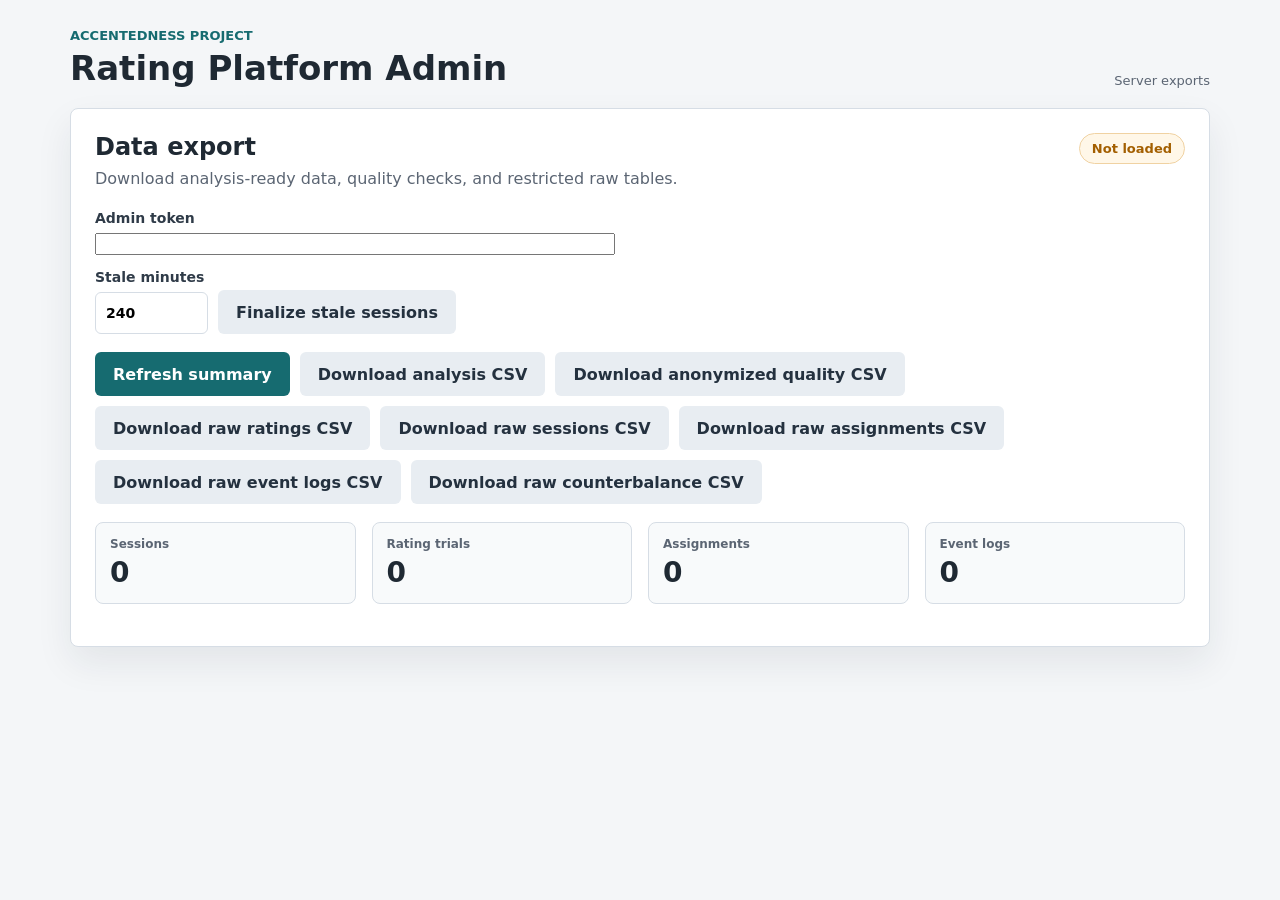
==== admin/index.html @ ff946706 "Initialize Cloudflare rating platform" ====
<!DOCTYPE html>
<html lang="en">
  <head>
    <meta charset="UTF-8" />
    <meta name="viewport" content="width=device-width, initial-scale=1.0" />
    <title>Rating Platform Admin</title>
    <link rel="stylesheet" href="../styles.css" />
  </head>
  <body>
    <main class="app-shell">
      <header class="header">
        <div>
          <p class="eyebrow">Accentedness project</p>
          <h1>Rating Platform Admin</h1>
        </div>
        <div class="version">Server exports</div>
      </header>

      <section class="panel">
        <div class="panel-heading">
          <div>
            <h2>Data export</h2>
            <p>Download analysis-ready data, quality checks, and restricted raw tables.</p>
          </div>
          <div class="setup-status" id="admin-status">Not loaded</div>
        </div>

        <label class="admin-token">
          Admin token
          <input id="admin-token" type="password" autocomplete="off" />
        </label>

        <div class="admin-maintenance">
          <label>
            Stale minutes
            <input id="stale-minutes" type="number" min="1" max="10080" value="240" />
          </label>
          <button id="finalize-stale-btn" class="secondary">Finalize stale sessions</button>
        </div>

        <div class="admin-actions">
          <button id="refresh-btn">Refresh summary</button>
          <button id="analysis-btn" class="secondary">Download analysis CSV</button>
          <button id="quality-btn" class="secondary">Download anonymized quality CSV</button>
          <button id="ratings-btn" class="secondary">Download raw ratings CSV</button>
          <button id="sessions-btn" class="secondary">Download raw sessions CSV</button>
          <button id="assignments-btn" class="secondary">Download raw assignments CSV</button>
          <button id="events-btn" class="secondary">Download raw event logs CSV</button>
          <button id="counterbalance-btn" class="secondary">Download raw counterbalance CSV</button>
        </div>

        <div class="admin-grid">
          <div class="admin-card">
            <span>Sessions</span>
            <strong id="count-sessions">0</strong>
          </div>
          <div class="admin-card">
            <span>Rating trials</span>
            <strong id="count-trials">0</strong>
          </div>
          <div class="admin-card">
            <span>Assignments</span>
            <strong id="count-assignments">0</strong>
          </div>
          <div class="admin-card">
            <span>Event logs</span>
            <strong id="count-events">0</strong>
          </div>
        </div>

        <pre id="admin-log" class="log" aria-live="polite"></pre>
      </section>
    </main>
    <script src="admin.js"></script>
  </body>
</html>
---- styles.css ----
:root {
  color-scheme: light;
  font-family: Inter, ui-sans-serif, system-ui, -apple-system, BlinkMacSystemFont, "Segoe UI", sans-serif;
  background: #f4f6f8;
  color: #1f2933;
  --panel: #ffffff;
  --panel-soft: #f8fafb;
  --ink-muted: #5b6573;
  --line: #d6dde5;
  --accent: #166b70;
  --accent-strong: #0f4f53;
  --amber: #a35f00;
  --green: #247449;
  --shadow: 0 16px 36px rgba(31, 41, 51, 0.08);
}

* {
  box-sizing: border-box;
}

body {
  margin: 0;
  min-height: 100vh;
}

button,
input,
select {
  font: inherit;
}

button {
  border: 0;
  border-radius: 6px;
  background: var(--accent);
  color: white;
  cursor: pointer;
  font-weight: 700;
  min-height: 44px;
  padding: 0 18px;
  transition: background 140ms ease, box-shadow 140ms ease, transform 140ms ease;
}

button:hover:not(:disabled) {
  background: var(--accent-strong);
  box-shadow: 0 8px 20px rgba(22, 107, 112, 0.16);
}

button:disabled {
  cursor: not-allowed;
  opacity: 0.45;
}

button.secondary {
  background: #e8edf2;
  color: #24313f;
}

button.secondary:hover:not(:disabled) {
  background: #d5dee8;
}

input[type="text"],
input[type="number"],
select {
  background: #ffffff;
  border: 1px solid var(--line);
  border-radius: 6px;
  min-height: 42px;
  padding: 8px 10px;
  width: 100%;
}

input[type="number"] {
  appearance: textfield;
}

button:focus-visible,
input:focus-visible,
select:focus-visible,
summary:focus-visible {
  outline: 3px solid rgba(22, 107, 112, 0.25);
  outline-offset: 2px;
}

.app-shell {
  margin: 0 auto;
  max-width: 1180px;
  padding: 28px 20px 56px;
}

.header {
  align-items: end;
  display: flex;
  gap: 24px;
  justify-content: space-between;
  margin-bottom: 20px;
}

.header h1,
.panel h2 {
  letter-spacing: 0;
  margin: 0;
}

.header h1 {
  font-size: 34px;
  line-height: 1.15;
}

.eyebrow {
  color: var(--accent);
  font-size: 13px;
  font-weight: 800;
  letter-spacing: 0;
  margin: 0 0 6px;
  text-transform: uppercase;
}

.version {
  color: var(--ink-muted);
  font-size: 13px;
  white-space: nowrap;
}

.panel {
  background: var(--panel);
  border: 1px solid var(--line);
  border-radius: 8px;
  box-shadow: var(--shadow);
  margin-top: 18px;
  padding: 24px;
}

.panel-heading {
  align-items: start;
  display: flex;
  gap: 20px;
  justify-content: space-between;
  margin-bottom: 22px;
}

.panel-heading p {
  margin: 8px 0 0;
}

.panel-heading p,
.audio-state,
.complete-panel p,
.break-panel p {
  color: var(--ink-muted);
}

.setup-status {
  background: #fff7e8;
  border: 1px solid #f0d2a2;
  border-radius: 999px;
  color: var(--amber);
  font-size: 13px;
  font-weight: 800;
  padding: 7px 12px;
  white-space: nowrap;
}

.setup-status[data-ready="true"] {
  background: #eaf7ef;
  border-color: #bde1cb;
  color: var(--green);
}

.status-grid {
  display: grid;
  gap: 10px;
  grid-template-columns: repeat(4, minmax(0, 1fr));
  margin-bottom: 22px;
}

.status-grid div,
.trial-rail div {
  background: var(--panel-soft);
  border: 1px solid var(--line);
  border-radius: 8px;
  padding: 12px;
}

.status-grid span,
.trial-rail span {
  color: var(--ink-muted);
  display: block;
  font-size: 12px;
  font-weight: 800;
  margin-bottom: 4px;
}

.status-grid strong,
.trial-rail strong {
  color: #24313f;
  display: block;
  font-size: 22px;
  line-height: 1.1;
}

.setup-layout {
  display: grid;
  gap: 20px;
}

.setup-section {
  border-top: 1px solid var(--line);
  padding-top: 18px;
}

.setup-section h3 {
  font-size: 15px;
  margin: 0 0 12px;
}

.form-grid {
  display: grid;
  gap: 16px;
  grid-template-columns: repeat(5, minmax(140px, 1fr));
}

.participant-instructions {
  background: var(--panel-soft);
  border: 1px solid var(--line);
  border-radius: 8px;
  color: #2f3b48;
  line-height: 1.55;
  margin-bottom: 16px;
  padding: 16px;
}

.participant-instructions p {
  margin: 0 0 10px;
}

.participant-instructions p:last-child {
  margin-bottom: 0;
}

.participant-instructions ol {
  margin: 0 0 10px 20px;
  padding: 0;
}

.participant-instructions li {
  margin: 5px 0;
}

.turnstile-widget {
  margin-bottom: 16px;
  min-height: 65px;
}

body.participant-mode .researcher-only {
  display: none !important;
}

body.participant-mode .app-shell {
  max-width: 920px;
}

body.participant-mode .form-grid {
  grid-template-columns: minmax(220px, 360px);
}

body.participant-mode #participant-id-field.hidden {
  display: none !important;
}

body.participant-mode .rating-workspace {
  grid-template-columns: minmax(0, 1fr);
}

body.participant-mode .trial-rail,
body.participant-mode #pause-btn {
  display: none !important;
}

.familiarity-grid {
  display: grid;
  gap: 16px;
  grid-template-columns: repeat(2, minmax(220px, 1fr));
  margin-top: 16px;
}

.familiarity-field {
  background: var(--panel-soft);
  border: 1px solid var(--line);
  border-radius: 8px;
  margin: 0;
  padding: 14px;
}

.familiarity-field legend {
  color: #2f3b48;
  font-size: 14px;
  font-weight: 800;
  padding: 0 4px;
}

.familiarity-options {
  display: grid;
  gap: 8px;
  grid-template-columns: repeat(6, minmax(34px, 1fr));
  margin: 8px 0 10px;
}

.familiarity-options label {
  align-items: center;
  background: #ffffff;
  border: 1px solid var(--line);
  border-radius: 6px;
  cursor: pointer;
  display: flex;
  font-size: 15px;
  font-weight: 800;
  justify-content: center;
  min-height: 40px;
  padding: 6px;
  transition: background 120ms ease, border-color 120ms ease, color 120ms ease;
}

.familiarity-options input {
  height: 1px;
  opacity: 0;
  position: absolute;
  width: 1px;
}

.familiarity-options label:has(input:checked) {
  background: var(--accent);
  border-color: var(--accent);
  color: white;
}

.familiarity-anchors {
  color: var(--ink-muted);
  display: flex;
  font-size: 12px;
  font-weight: 700;
  justify-content: space-between;
  line-height: 1.25;
}

.familiarity-anchors span:last-child {
  text-align: right;
}

label {
  color: #2f3b48;
  display: grid;
  font-size: 14px;
  font-weight: 700;
  gap: 7px;
}

.checkbox-label {
  align-items: center;
  display: flex;
  gap: 9px;
}

.checkbox-label input {
  inline-size: auto;
}

.upload-grid {
  display: grid;
  gap: 16px;
  grid-template-columns: repeat(3, minmax(0, 1fr));
  margin-top: 16px;
}

.remote-card {
  background: #f5f9fa;
  border: 1px solid #c7d8dc;
  border-radius: 8px;
  padding: 16px;
}

.remote-heading,
.participant-actions {
  align-items: center;
  display: flex;
  flex-wrap: wrap;
  gap: 10px;
  justify-content: space-between;
}

.participant-actions {
  justify-content: flex-start;
  margin-top: 12px;
}

.source-option {
  min-height: 44px;
}

.source-summary {
  color: var(--ink-muted);
  font-size: 13px;
  font-weight: 700;
  margin-top: 4px;
}

.custom-field {
  margin-top: 12px;
  max-width: 560px;
}

.participant-grid {
  background: #f7fafb;
  border: 1px solid var(--line);
  border-radius: 8px;
  display: grid;
  gap: 8px;
  grid-template-columns: repeat(4, minmax(0, 1fr));
  margin-top: 12px;
  max-height: 240px;
  overflow: auto;
  padding: 12px;
}

.participant-grid.empty {
  color: var(--ink-muted);
  display: block;
  font-weight: 700;
}

.participant-option {
  align-items: center;
  background: #ffffff;
  border: 1px solid #dce3eb;
  border-radius: 6px;
  display: flex;
  gap: 8px;
  min-height: 42px;
  padding: 8px 10px;
}

.participant-option input {
  inline-size: auto;
}

.participant-option span {
  color: var(--ink-muted);
  font-size: 12px;
  font-weight: 700;
  margin-left: auto;
}

.remote-card small {
  color: var(--ink-muted);
  display: block;
  font-weight: 600;
  line-height: 1.4;
  margin-top: 10px;
}

#prepare-remote-btn {
  margin-top: 12px;
}

.upload-card {
  background: var(--panel-soft);
  border: 1px dashed #b9c4cf;
  border-radius: 8px;
  padding: 16px;
}

.upload-card span {
  font-size: 15px;
}

.upload-card small {
  color: var(--ink-muted);
  font-weight: 500;
  line-height: 1.4;
}

.scale-details {
  border-top: 1px solid var(--line);
  margin-top: 22px;
  padding-top: 16px;
}

.scale-details summary {
  cursor: pointer;
  font-weight: 800;
}

.anchor-grid {
  display: grid;
  gap: 16px;
  grid-template-columns: repeat(3, minmax(0, 1fr));
  margin-top: 16px;
}

.anchor-grid h3,
.anchor-grid p {
  margin: 0 0 8px;
}

.actions {
  display: flex;
  flex-wrap: wrap;
  gap: 12px;
  margin-top: 22px;
}

.log {
  background: #101820;
  border-radius: 8px;
  color: #d7e6ee;
  font-size: 13px;
  line-height: 1.5;
  margin: 18px 0 0;
  max-height: 220px;
  overflow: auto;
  padding: 14px;
  white-space: pre-wrap;
}

.log:empty {
  display: none;
}

.hidden {
  display: none !important;
}

.task-topbar {
  align-items: center;
  display: flex;
  justify-content: space-between;
}

.progress-track {
  background: #e5ebf0;
  border-radius: 999px;
  height: 10px;
  margin: 18px 0 8px;
  overflow: hidden;
}

#progress-fill {
  background: var(--accent);
  height: 100%;
  transition: width 180ms ease;
  width: 0;
}

.progress-text {
  color: var(--ink-muted);
  font-size: 13px;
  font-weight: 700;
  margin-bottom: 22px;
  text-align: right;
}

.rating-workspace {
  align-items: start;
  display: grid;
  gap: 22px;
  grid-template-columns: 180px minmax(0, 1fr);
}

.trial-rail {
  display: grid;
  gap: 10px;
  position: sticky;
  top: 20px;
}

.trial-rail strong {
  font-size: 20px;
}

.response-stack {
  min-width: 0;
}

.stimulus-area {
  align-items: center;
  background: #f9fbfc;
  border: 1px solid var(--line);
  border-radius: 8px;
  display: grid;
  gap: 14px;
  justify-items: center;
  margin-bottom: 22px;
  min-height: 150px;
  padding: 26px;
}

.play-button {
  font-size: 20px;
  min-height: 58px;
  min-width: 180px;
}

.dictation-box {
  margin-bottom: 20px;
}

.dictation-box input {
  font-size: 22px;
  min-height: 54px;
}

.dictation-unidentified {
  align-items: center;
  color: var(--ink-muted);
  display: flex;
  font-size: 14px;
  font-weight: 700;
  gap: 8px;
  margin-top: 10px;
}

.dictation-unidentified input {
  height: 18px;
  min-height: 0;
  width: 18px;
}

.scale-block {
  background: #ffffff;
  border: 1px solid var(--line);
  border-radius: 8px;
  margin: 18px 0;
  padding: 16px;
}

.scale-block legend {
  font-size: 17px;
  font-weight: 800;
  padding: 0 8px;
}

.scale-endpoints {
  align-items: center;
  color: var(--ink-muted);
  display: flex;
  font-size: 14px;
  font-weight: 700;
  justify-content: space-between;
  margin: 0 0 12px;
  gap: 10px;
}

.scale-options {
  display: grid;
  gap: 8px;
  grid-template-columns: repeat(9, minmax(42px, 1fr));
}

.scale-options label {
  align-items: center;
  border: 1px solid var(--line);
  border-radius: 6px;
  cursor: pointer;
  display: flex;
  font-size: 15px;
  font-weight: 800;
  justify-content: center;
  min-height: 44px;
  padding: 6px;
  transition: background 120ms ease, border-color 120ms ease, color 120ms ease;
}

.scale-block.disabled {
  background: #f8fafb;
}

.scale-block.disabled .scale-options label:not(:has(input:checked)) {
  color: #8993a0;
  cursor: not-allowed;
  opacity: 0.62;
}

.scale-options input {
  height: 1px;
  opacity: 0;
  position: absolute;
  width: 1px;
}

.scale-options label:has(input:checked) {
  background: var(--accent);
  border-color: var(--accent);
  color: white;
}

.practice-feedback {
  background: #eef7f8;
  border: 1px solid #b7d8dc;
  border-radius: 8px;
  color: #183a3e;
  font-size: 15px;
  font-weight: 700;
  line-height: 1.5;
  margin-top: 18px;
  padding: 14px;
  white-space: pre-line;
}

.practice-reason {
  background: #fff7e8;
  border: 1px solid #f0d2a2;
  border-radius: 8px;
  margin-top: 14px;
  padding: 14px;
}

.practice-reason textarea {
  border: 1px solid var(--line);
  border-radius: 6px;
  font: inherit;
  min-height: 84px;
  padding: 8px 10px;
  resize: vertical;
  width: 100%;
}

.completion-code-box {
  background: #f5f9fa;
  border: 1px solid #c7d8dc;
  border-radius: 8px;
  display: inline-grid;
  gap: 6px;
  margin-top: 12px;
  min-width: min(100%, 360px);
  padding: 16px;
}

.completion-code-box span {
  color: var(--ink-muted);
  font-size: 12px;
  font-weight: 800;
  text-transform: uppercase;
}

.completion-code-box strong {
  color: #17242f;
  font-size: 28px;
  letter-spacing: 0.04em;
}

.prolific-return-link {
  align-items: center;
  background: var(--accent);
  border-radius: 6px;
  color: #ffffff;
  display: inline-flex;
  font-weight: 800;
  justify-content: center;
  margin-top: 14px;
  min-height: 44px;
  padding: 0 18px;
  text-decoration: none;
}

.prolific-return-link:focus,
.prolific-return-link:hover {
  background: #1f5e66;
}

.trial-actions {
  display: flex;
  justify-content: flex-end;
  margin-top: 22px;
}

.break-panel,
.distractor-panel,
.complete-panel {
  text-align: center;
}

.distractor-problems {
  display: grid;
  gap: 12px;
  grid-template-columns: repeat(3, minmax(0, 1fr));
  margin: 22px auto 14px;
  max-width: 720px;
  text-align: left;
}

.distractor-problem {
  background: var(--panel-soft);
  border: 1px solid var(--line);
  border-radius: 8px;
  padding: 12px;
}

.distractor-problem label {
  display: grid;
  gap: 8px;
}

.distractor-problem span {
  color: #24313f;
  font-size: 18px;
  font-weight: 800;
}

.distractor-status {
  color: var(--ink-muted);
  min-height: 24px;
}

.admin-grid {
  display: grid;
  gap: 16px;
  grid-template-columns: repeat(4, minmax(0, 1fr));
  margin: 18px 0;
}

.admin-card {
  background: var(--panel-soft);
  border: 1px solid var(--line);
  border-radius: 8px;
  padding: 14px;
}

.admin-card span {
  color: var(--ink-muted);
  display: block;
  font-size: 12px;
  font-weight: 800;
  margin-bottom: 5px;
}

.admin-card strong {
  display: block;
  font-size: 28px;
}

.admin-actions {
  display: flex;
  flex-wrap: wrap;
  gap: 10px;
  margin-top: 18px;
}

.admin-token {
  max-width: 520px;
}

.admin-maintenance {
  align-items: end;
  display: flex;
  flex-wrap: wrap;
  gap: 10px;
  margin-top: 14px;
}

.admin-maintenance label {
  max-width: 220px;
}

@media (max-width: 820px) {
  .header {
    align-items: start;
    flex-direction: column;
  }

  .panel-heading {
    align-items: start;
    flex-direction: column;
  }

  .form-grid,
  .upload-grid,
  .participant-grid,
    .anchor-grid,
    .familiarity-grid,
    .status-grid,
    .distractor-problems,
    .rating-workspace {
      grid-template-columns: 1fr;
    }

  .trial-rail {
    grid-template-columns: repeat(2, minmax(0, 1fr));
    position: static;
  }

  .admin-grid {
    grid-template-columns: repeat(2, minmax(0, 1fr));
  }

  .scale-options {
    grid-template-columns: repeat(5, minmax(42px, 1fr));
  }

  .progress-text {
    text-align: left;
  }
}

@media (max-width: 560px) {
  .admin-grid {
    grid-template-columns: 1fr;
  }
}
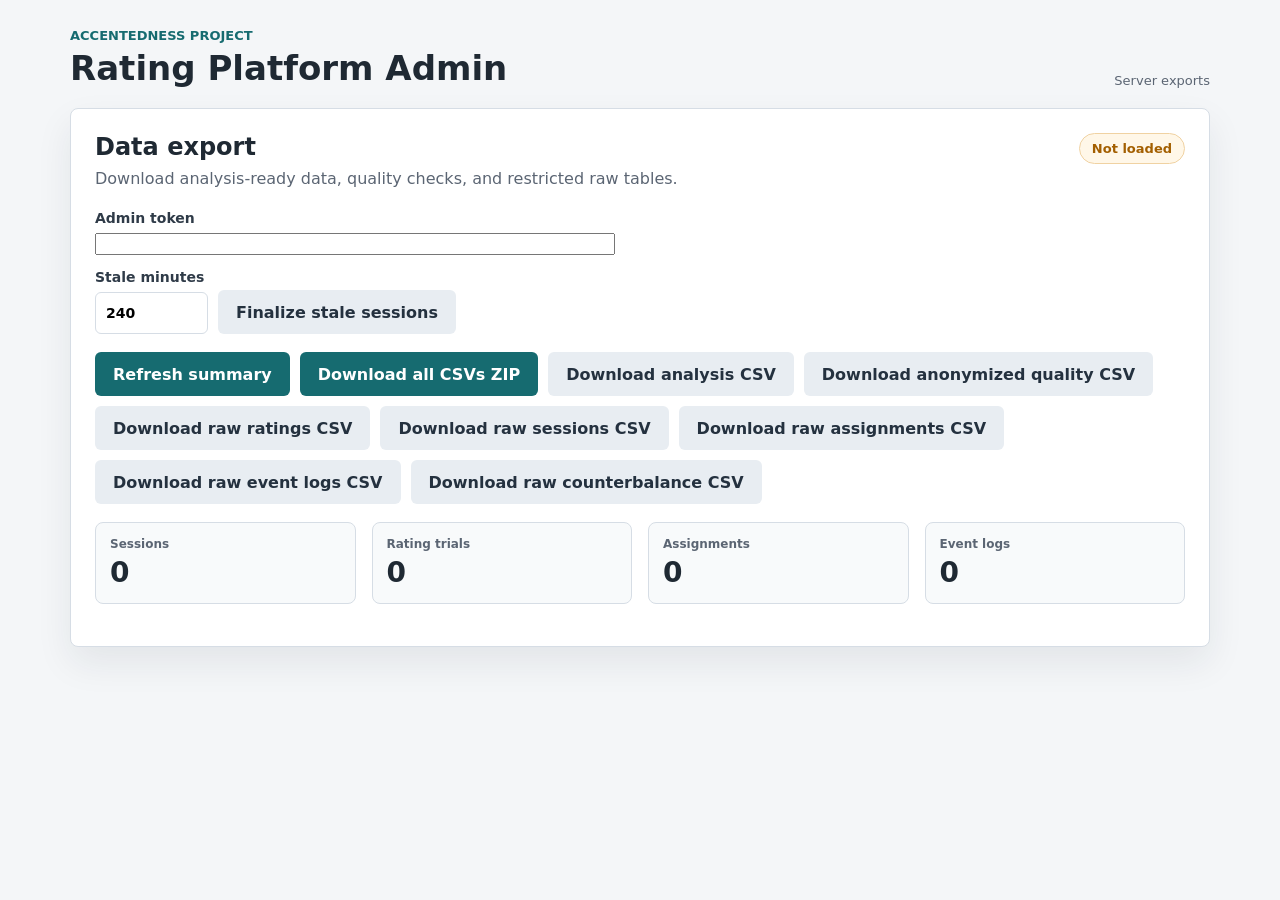
==== commit b0ec14f9: "Improve participant onboarding and admin exports" ====
--- a/admin/index.html
+++ b/admin/index.html
@@ -40,6 +40,7 @@
 
         <div class="admin-actions">
           <button id="refresh-btn">Refresh summary</button>
+          <button id="bundle-btn">Download all CSVs ZIP</button>
           <button id="analysis-btn" class="secondary">Download analysis CSV</button>
           <button id="quality-btn" class="secondary">Download anonymized quality CSV</button>
           <button id="ratings-btn" class="secondary">Download raw ratings CSV</button>
--- a/styles.css
+++ b/styles.css
@@ -257,6 +257,10 @@
   display: none !important;
 }
 
+body:not(.participant-mode) .participant-only {
+  display: none !important;
+}
+
 body.participant-mode .app-shell {
   max-width: 920px;
 }
@@ -267,6 +271,14 @@
 
 body.participant-mode #participant-id-field.hidden {
   display: none !important;
+}
+
+body.participant-mode .setup-step {
+  display: none;
+}
+
+body.participant-mode .setup-step.active {
+  display: block;
 }
 
 body.participant-mode .rating-workspace {
@@ -276,6 +288,138 @@
 body.participant-mode .trial-rail,
 body.participant-mode #pause-btn {
   display: none !important;
+}
+
+.onboarding-progress {
+  display: grid;
+  gap: 10px;
+  grid-template-columns: repeat(4, minmax(0, 1fr));
+  margin: 0 0 22px;
+}
+
+.onboarding-step-chip {
+  align-items: center;
+  background: var(--panel-soft);
+  border: 1px solid var(--line);
+  border-radius: 8px;
+  color: var(--ink-muted);
+  display: flex;
+  gap: 10px;
+  min-height: 48px;
+  padding: 10px;
+}
+
+.onboarding-step-chip span {
+  align-items: center;
+  background: #e8edf2;
+  border-radius: 999px;
+  color: #24313f;
+  display: inline-flex;
+  flex: 0 0 auto;
+  font-size: 13px;
+  font-weight: 900;
+  height: 26px;
+  justify-content: center;
+  width: 26px;
+}
+
+.onboarding-step-chip strong {
+  display: block;
+  font-size: 13px;
+  line-height: 1.2;
+}
+
+.onboarding-step-chip.active {
+  background: #eef8f8;
+  border-color: #9fc9cc;
+  color: var(--accent-strong);
+}
+
+.onboarding-step-chip.active span,
+.onboarding-step-chip.complete span {
+  background: var(--accent);
+  color: white;
+}
+
+.onboarding-step-chip.complete {
+  border-color: #bdd7d9;
+  color: #2f3b48;
+}
+
+.step-kicker {
+  color: var(--accent);
+  font-size: 12px;
+  font-weight: 900;
+  letter-spacing: 0;
+  margin: 0 0 6px;
+  text-transform: uppercase;
+}
+
+.step-copy {
+  color: var(--ink-muted);
+  margin: -4px 0 16px;
+}
+
+.prolific-detected-note {
+  background: #eaf7ef;
+  border: 1px solid #bde1cb;
+  border-radius: 8px;
+  color: var(--green);
+  font-weight: 800;
+  margin: 0 0 16px;
+  padding: 12px 14px;
+}
+
+.scale-summary-grid,
+.ready-summary {
+  display: grid;
+  gap: 12px;
+  grid-template-columns: repeat(3, minmax(0, 1fr));
+  margin-top: 16px;
+}
+
+.scale-summary-grid div,
+.ready-summary div {
+  background: var(--panel-soft);
+  border: 1px solid var(--line);
+  border-radius: 8px;
+  min-height: 88px;
+  padding: 14px;
+}
+
+.scale-summary-grid span,
+.ready-summary span {
+  color: var(--ink-muted);
+  display: block;
+  font-size: 12px;
+  font-weight: 900;
+  margin-bottom: 8px;
+}
+
+.scale-summary-grid strong,
+.ready-summary strong {
+  color: #24313f;
+  display: block;
+  font-size: 15px;
+  line-height: 1.35;
+}
+
+.onboarding-controls {
+  align-items: center;
+  border-top: 1px solid var(--line);
+  display: flex;
+  gap: 10px;
+  justify-content: flex-end;
+  margin-top: 22px;
+  padding-top: 18px;
+}
+
+body.participant-mode .setup-step[data-onboarding-step="ready"] .actions {
+  margin-top: 20px;
+}
+
+body.participant-mode .setup-step[data-onboarding-step="ready"] #start-btn {
+  min-width: 180px;
 }
 
 .familiarity-grid {
@@ -876,8 +1020,11 @@
   .form-grid,
   .upload-grid,
   .participant-grid,
+    .onboarding-progress,
     .anchor-grid,
     .familiarity-grid,
+    .scale-summary-grid,
+    .ready-summary,
     .status-grid,
     .distractor-problems,
     .rating-workspace {
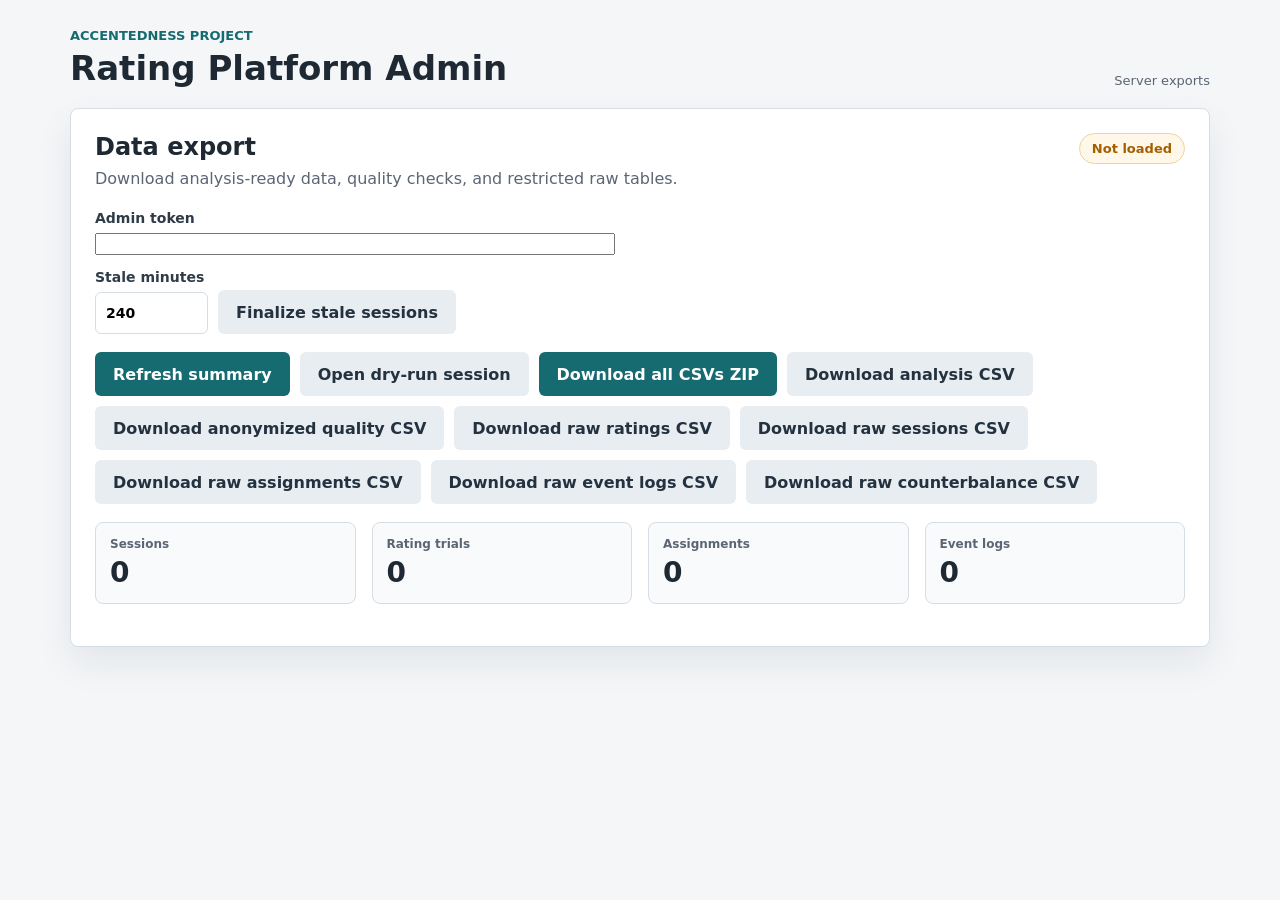
==== commit be6835fb: "Add protected dry-run launch flow" ====
--- a/admin/index.html
+++ b/admin/index.html
@@ -40,6 +40,7 @@
 
         <div class="admin-actions">
           <button id="refresh-btn">Refresh summary</button>
+          <a class="button-link secondary" href="/admin/dry-run.html" target="_blank" rel="noopener">Open dry-run session</a>
           <button id="bundle-btn">Download all CSVs ZIP</button>
           <button id="analysis-btn" class="secondary">Download analysis CSV</button>
           <button id="quality-btn" class="secondary">Download anonymized quality CSV</button>
--- a/styles.css
+++ b/styles.css
@@ -24,24 +24,31 @@
 }
 
 button,
+.button-link,
 input,
 select {
   font: inherit;
 }
 
-button {
+button,
+.button-link {
   border: 0;
   border-radius: 6px;
   background: var(--accent);
   color: white;
   cursor: pointer;
+  display: inline-flex;
+  align-items: center;
+  justify-content: center;
   font-weight: 700;
   min-height: 44px;
   padding: 0 18px;
+  text-decoration: none;
   transition: background 140ms ease, box-shadow 140ms ease, transform 140ms ease;
 }
 
-button:hover:not(:disabled) {
+button:hover:not(:disabled),
+.button-link:hover {
   background: var(--accent-strong);
   box-shadow: 0 8px 20px rgba(22, 107, 112, 0.16);
 }
@@ -51,12 +58,14 @@
   opacity: 0.45;
 }
 
-button.secondary {
+button.secondary,
+.button-link.secondary {
   background: #e8edf2;
   color: #24313f;
 }
 
-button.secondary:hover:not(:disabled) {
+button.secondary:hover:not(:disabled),
+.button-link.secondary:hover {
   background: #d5dee8;
 }
 
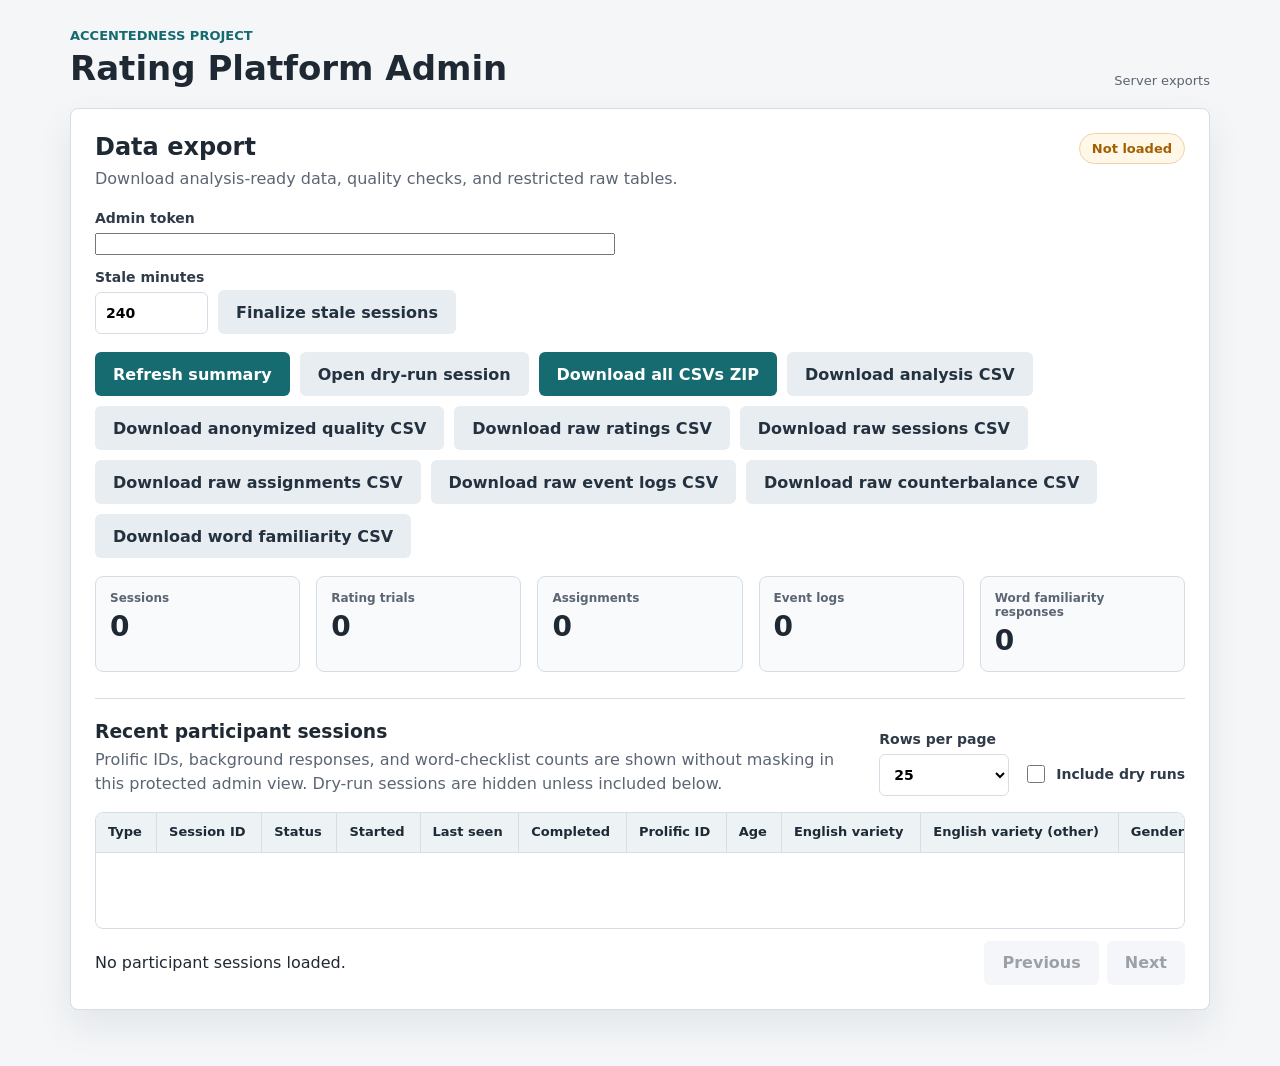
==== commit ae2f7c87: "Add background exports and final word checklist" ====
--- a/admin/index.html
+++ b/admin/index.html
@@ -49,6 +49,7 @@
           <button id="assignments-btn" class="secondary">Download raw assignments CSV</button>
           <button id="events-btn" class="secondary">Download raw event logs CSV</button>
           <button id="counterbalance-btn" class="secondary">Download raw counterbalance CSV</button>
+          <button id="word-familiarity-btn" class="secondary">Download word familiarity CSV</button>
         </div>
 
         <div class="admin-grid">
@@ -68,7 +69,86 @@
             <span>Event logs</span>
             <strong id="count-events">0</strong>
           </div>
+          <div class="admin-card">
+            <span>Word familiarity responses</span>
+            <strong id="count-word-familiarity">0</strong>
+          </div>
         </div>
+
+        <section class="admin-recent" aria-labelledby="recent-sessions-heading">
+          <div class="admin-recent-heading">
+            <div>
+              <h3 id="recent-sessions-heading">Recent participant sessions</h3>
+              <p>
+                Prolific IDs, background responses, and word-checklist counts are shown without masking in this
+                protected admin view. Dry-run sessions are hidden unless included below.
+              </p>
+            </div>
+            <div class="admin-recent-controls">
+              <label class="admin-inline-control">
+                Rows per page
+                <select id="recent-page-size">
+                  <option value="10">10</option>
+                  <option value="25" selected>25</option>
+                  <option value="50">50</option>
+                  <option value="100">100</option>
+                </select>
+              </label>
+              <label class="admin-checkbox-control">
+                <input id="recent-include-dry-run" type="checkbox" />
+                Include dry runs
+              </label>
+            </div>
+          </div>
+
+          <div
+            class="admin-session-table-wrap"
+            tabindex="0"
+            role="region"
+            aria-label="Recent participant background responses; scroll horizontally to view all columns"
+          >
+            <table class="admin-session-table">
+              <thead>
+                <tr>
+                  <th scope="col">Type</th>
+                  <th scope="col">Session ID</th>
+                  <th scope="col">Status</th>
+                  <th scope="col">Started</th>
+                  <th scope="col">Last seen</th>
+                  <th scope="col">Completed</th>
+                  <th scope="col">Prolific ID</th>
+                  <th scope="col">Age</th>
+                  <th scope="col">English variety</th>
+                  <th scope="col">English variety (other)</th>
+                  <th scope="col">Gender</th>
+                  <th scope="col">Gender (other)</th>
+                  <th scope="col">Japanese-accent familiarity</th>
+                  <th scope="col">Chinese-accent familiarity</th>
+                  <th scope="col">English teaching experience</th>
+                  <th scope="col">Teaching details</th>
+                  <th scope="col">Linguistics knowledge</th>
+                  <th scope="col">Linguistics details</th>
+                  <th scope="col">Checklist required</th>
+                  <th scope="col">Checklist responses</th>
+                  <th scope="col">Known words</th>
+                </tr>
+              </thead>
+              <tbody id="recent-sessions-body">
+                <tr>
+                  <td class="admin-empty-row" colspan="21">Enter the admin token and refresh the summary.</td>
+                </tr>
+              </tbody>
+            </table>
+          </div>
+
+          <div class="admin-pagination">
+            <p id="recent-page-status" aria-live="polite">No participant sessions loaded.</p>
+            <div>
+              <button id="recent-prev-btn" class="secondary" type="button" disabled>Previous</button>
+              <button id="recent-next-btn" class="secondary" type="button" disabled>Next</button>
+            </div>
+          </div>
+        </section>
 
         <pre id="admin-log" class="log" aria-live="polite"></pre>
       </section>
--- a/styles.css
+++ b/styles.css
@@ -413,6 +413,13 @@
   line-height: 1.35;
 }
 
+.scale-summary-grid p {
+  color: #2f3b48;
+  font-size: 13px;
+  line-height: 1.45;
+  margin: 0 0 10px;
+}
+
 .onboarding-controls {
   align-items: center;
   border-top: 1px solid var(--line);
@@ -431,6 +438,7 @@
   min-width: 180px;
 }
 
+.background-grid,
 .familiarity-grid {
   display: grid;
   gap: 16px;
@@ -438,6 +446,7 @@
   margin-top: 16px;
 }
 
+.background-field,
 .familiarity-field {
   background: var(--panel-soft);
   border: 1px solid var(--line);
@@ -446,11 +455,64 @@
   padding: 14px;
 }
 
+.background-field legend,
 .familiarity-field legend {
   color: #2f3b48;
   font-size: 14px;
   font-weight: 800;
   padding: 0 4px;
+}
+
+.background-field > input {
+  margin-top: 8px;
+}
+
+.background-field .detail-label {
+  margin-top: 12px;
+}
+
+.stacked-options {
+  display: grid;
+  gap: 7px;
+  margin-top: 8px;
+}
+
+.compact-options {
+  grid-template-columns: repeat(2, minmax(0, 1fr));
+}
+
+.stacked-options label {
+  align-items: center;
+  background: #ffffff;
+  border: 1px solid var(--line);
+  border-radius: 6px;
+  cursor: pointer;
+  display: flex;
+  font-weight: 700;
+  gap: 8px;
+  min-height: 38px;
+  padding: 8px 10px;
+}
+
+.stacked-options label:has(input:checked) {
+  background: #eef7f8;
+  border-color: var(--accent);
+}
+
+.validation-message {
+  background: #fff4f2;
+  border: 1px solid #d8796f;
+  border-radius: 7px;
+  color: #8a2d25;
+  font-size: 14px;
+  font-weight: 700;
+  margin: 12px 0 0;
+  padding: 10px 12px;
+}
+
+[aria-invalid="true"] {
+  border-color: #b73d32 !important;
+  box-shadow: 0 0 0 2px rgba(183, 61, 50, 0.15);
 }
 
 .familiarity-options {
@@ -486,6 +548,11 @@
   background: var(--accent);
   border-color: var(--accent);
   color: white;
+}
+
+.familiarity-options label:has(input:focus-visible) {
+  outline: 3px solid rgba(31, 94, 102, 0.32);
+  outline-offset: 2px;
 }
 
 .familiarity-anchors {
@@ -793,6 +860,13 @@
   padding: 0 8px;
 }
 
+.scale-definition {
+  color: #2f3b48;
+  font-size: 14px;
+  line-height: 1.5;
+  margin: 0 0 14px;
+}
+
 .scale-endpoints {
   align-items: center;
   color: var(--ink-muted);
@@ -878,6 +952,119 @@
   width: 100%;
 }
 
+.word-familiarity-panel {
+  text-align: left;
+}
+
+.word-familiarity-heading {
+  align-items: end;
+}
+
+.word-familiarity-heading h2,
+.word-familiarity-heading p {
+  margin-bottom: 0;
+}
+
+.word-familiarity-heading > div:first-child > p:last-child {
+  color: var(--ink-muted);
+  line-height: 1.55;
+  margin-top: 8px;
+  max-width: 760px;
+}
+
+.word-familiarity-count {
+  background: #eef7f8;
+  border: 1px solid #b7d8dc;
+  border-radius: 999px;
+  color: #183a3e;
+  flex: 0 0 auto;
+  font-size: 14px;
+  font-weight: 800;
+  padding: 8px 12px;
+}
+
+.word-familiarity-fieldset {
+  border: 1px solid var(--line);
+  border-radius: 10px;
+  margin: 22px 0 0;
+  padding: 18px;
+}
+
+.word-familiarity-fieldset legend {
+  color: #24313f;
+  font-size: 15px;
+  font-weight: 800;
+  padding: 0 8px;
+}
+
+.word-familiarity-grid {
+  display: grid;
+  gap: 10px;
+  grid-template-columns: repeat(5, minmax(0, 1fr));
+}
+
+.word-familiarity-option {
+  align-items: center;
+  background: #ffffff;
+  border: 1px solid var(--line);
+  border-radius: 8px;
+  cursor: pointer;
+  display: flex;
+  font-weight: 700;
+  gap: 10px;
+  min-height: 46px;
+  padding: 9px 11px;
+}
+
+.word-familiarity-option:has(input:checked) {
+  background: #eef7f8;
+  border-color: #72aeb5;
+  color: #183a3e;
+}
+
+.word-familiarity-option:focus-within {
+  outline: 3px solid rgba(36, 111, 120, 0.2);
+  outline-offset: 2px;
+}
+
+.word-familiarity-option input,
+.word-familiarity-confirmation input {
+  accent-color: var(--accent);
+  flex: 0 0 auto;
+  height: 20px;
+  min-height: 0;
+  width: 20px;
+}
+
+.word-familiarity-confirmation {
+  align-items: flex-start;
+  background: var(--panel-soft);
+  border: 1px solid var(--line);
+  border-radius: 8px;
+  display: flex;
+  font-weight: 700;
+  gap: 10px;
+  line-height: 1.5;
+  margin-top: 18px;
+  padding: 14px;
+}
+
+.word-familiarity-confirmation input {
+  margin-top: 2px;
+}
+
+.word-familiarity-status {
+  color: #9f2f2f;
+  font-weight: 700;
+  margin: 12px 0 0;
+  min-height: 24px;
+}
+
+.word-familiarity-actions {
+  justify-content: flex-end;
+  margin-top: 8px;
+}
+
 .completion-code-box {
   background: #f5f9fa;
   border: 1px solid #c7d8dc;
@@ -968,7 +1155,7 @@
 .admin-grid {
   display: grid;
   gap: 16px;
-  grid-template-columns: repeat(4, minmax(0, 1fr));
+  grid-template-columns: repeat(auto-fit, minmax(170px, 1fr));
   margin: 18px 0;
 }
 
@@ -1013,6 +1200,131 @@
 
 .admin-maintenance label {
   max-width: 220px;
+}
+
+.admin-recent {
+  border-top: 1px solid var(--line);
+  margin-top: 26px;
+  padding-top: 22px;
+}
+
+.admin-recent-heading {
+  align-items: end;
+  display: flex;
+  gap: 18px;
+  justify-content: space-between;
+}
+
+.admin-recent-heading h3,
+.admin-recent-heading p,
+.admin-pagination p {
+  margin: 0;
+}
+
+.admin-recent-heading p {
+  color: var(--ink-muted);
+  line-height: 1.5;
+  margin-top: 6px;
+  max-width: 760px;
+}
+
+.admin-recent-controls {
+  align-items: end;
+  display: flex;
+  flex: 0 0 auto;
+  gap: 14px;
+}
+
+.admin-inline-control {
+  min-width: 130px;
+}
+
+.admin-checkbox-control {
+  align-items: center;
+  display: flex;
+  font-size: 14px;
+  gap: 8px;
+  min-height: 44px;
+  white-space: nowrap;
+}
+
+.admin-checkbox-control input {
+  height: 18px;
+  min-height: 0;
+  width: 18px;
+}
+
+.admin-session-table-wrap {
+  border: 1px solid var(--line);
+  border-radius: 8px;
+  margin-top: 16px;
+  max-height: 560px;
+  overflow: auto;
+}
+
+.admin-session-table {
+  border-collapse: collapse;
+  font-size: 13px;
+  min-width: 2920px;
+  width: 100%;
+}
+
+.admin-session-table th,
+.admin-session-table td {
+  border-bottom: 1px solid var(--line);
+  border-right: 1px solid var(--line);
+  line-height: 1.45;
+  overflow-wrap: anywhere;
+  padding: 10px 12px;
+  text-align: left;
+  vertical-align: top;
+  white-space: pre-wrap;
+}
+
+.admin-session-table th {
+  background: #edf3f5;
+  color: #1d2b36;
+  font-weight: 800;
+  position: sticky;
+  top: 0;
+  z-index: 1;
+}
+
+.admin-session-table tr:last-child td {
+  border-bottom: 0;
+}
+
+.admin-session-table th:last-child,
+.admin-session-table td:last-child {
+  border-right: 0;
+}
+
+.admin-id-cell {
+  font-family: ui-monospace, SFMono-Regular, Menlo, Monaco, Consolas, "Liberation Mono", monospace;
+  min-width: 210px;
+}
+
+.admin-free-text-cell {
+  min-width: 240px;
+}
+
+.admin-empty-row {
+  color: var(--ink-muted);
+  padding: 28px !important;
+  text-align: center !important;
+}
+
+.admin-pagination {
+  align-items: center;
+  display: flex;
+  gap: 16px;
+  justify-content: space-between;
+  margin-top: 12px;
+}
+
+.admin-pagination > div {
+  display: flex;
+  gap: 8px;
 }
 
 @media (max-width: 820px) {
@@ -1026,19 +1338,35 @@
     flex-direction: column;
   }
 
+  .admin-recent-heading,
+  .admin-pagination {
+    align-items: stretch;
+    flex-direction: column;
+  }
+
+  .admin-recent-controls {
+    align-items: stretch;
+    flex-direction: column;
+  }
+
   .form-grid,
   .upload-grid,
   .participant-grid,
-    .onboarding-progress,
-    .anchor-grid,
-    .familiarity-grid,
-    .scale-summary-grid,
-    .ready-summary,
-    .status-grid,
-    .distractor-problems,
-    .rating-workspace {
-      grid-template-columns: 1fr;
-    }
+  .onboarding-progress,
+  .anchor-grid,
+  .background-grid,
+  .familiarity-grid,
+  .scale-summary-grid,
+  .ready-summary,
+  .status-grid,
+  .distractor-problems,
+  .rating-workspace {
+    grid-template-columns: 1fr;
+  }
+
+  .word-familiarity-grid {
+    grid-template-columns: repeat(2, minmax(0, 1fr));
+  }
 
   .trial-rail {
     grid-template-columns: repeat(2, minmax(0, 1fr));
@@ -1062,4 +1390,8 @@
   .admin-grid {
     grid-template-columns: 1fr;
   }
-}
+
+  .word-familiarity-grid {
+    grid-template-columns: 1fr;
+  }
+}
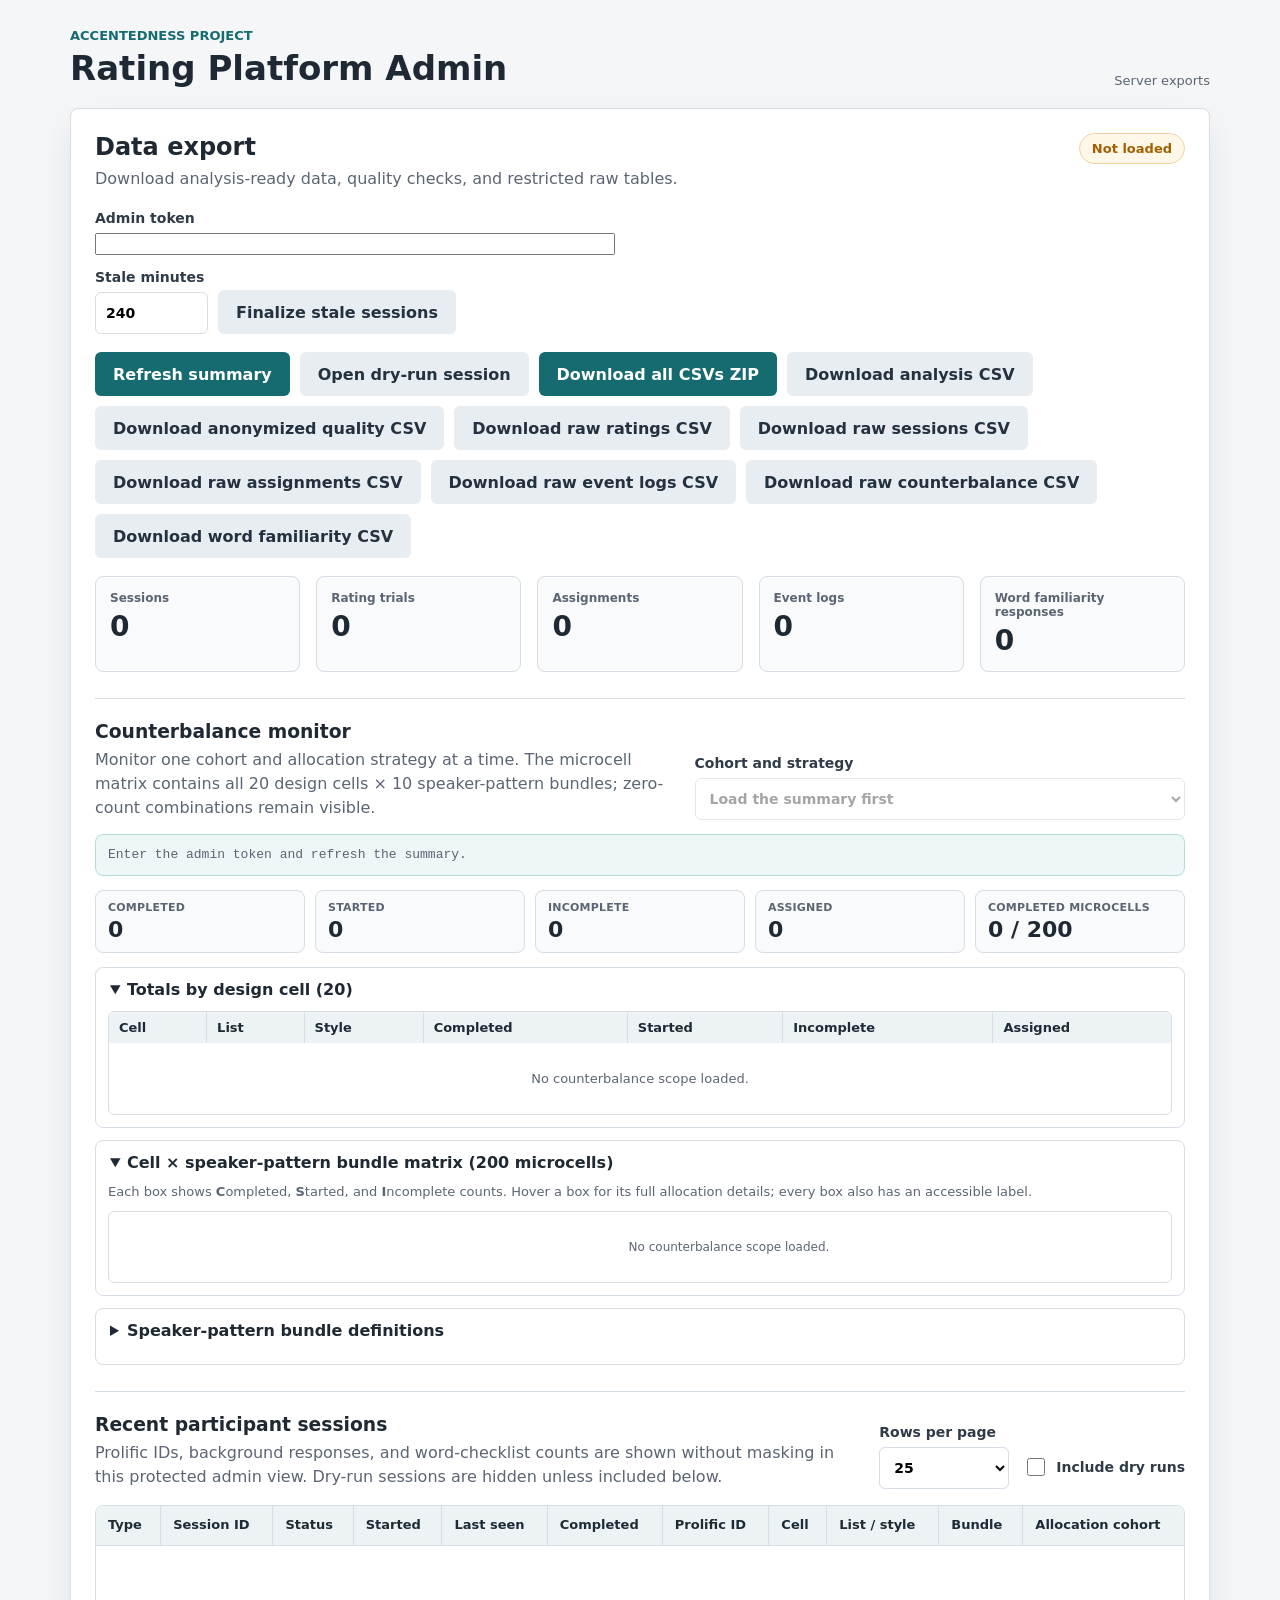
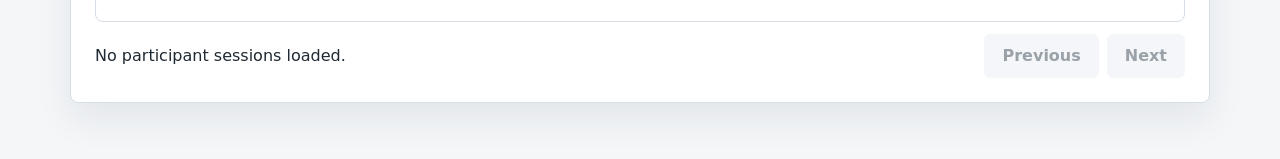
==== commit 93dcf9cd: "Balance versioned speaker pattern bundles" ====
--- a/admin/index.html
+++ b/admin/index.html
@@ -5,6 +5,7 @@
     <meta name="viewport" content="width=device-width, initial-scale=1.0" />
     <title>Rating Platform Admin</title>
     <link rel="stylesheet" href="../styles.css" />
+    <link rel="stylesheet" href="admin.css" />
   </head>
   <body>
     <main class="app-shell">
@@ -74,6 +75,114 @@
             <strong id="count-word-familiarity">0</strong>
           </div>
         </div>
+
+        <section class="admin-counterbalance" aria-labelledby="counterbalance-heading">
+          <div class="admin-counterbalance-heading">
+            <div>
+              <h3 id="counterbalance-heading">Counterbalance monitor</h3>
+              <p>
+                Monitor one cohort and allocation strategy at a time. The microcell matrix contains all
+                20 design cells × 10 speaker-pattern bundles; zero-count combinations remain visible.
+              </p>
+            </div>
+            <label class="admin-scope-control">
+              Cohort and strategy
+              <select id="counterbalance-scope" disabled>
+                <option>Load the summary first</option>
+              </select>
+            </label>
+          </div>
+
+          <p id="counterbalance-scope-meta" class="admin-scope-meta" aria-live="polite">
+            Enter the admin token and refresh the summary.
+          </p>
+
+          <div class="admin-balance-summary" aria-label="Selected counterbalance scope totals">
+            <div class="admin-balance-card">
+              <span>Completed</span>
+              <strong id="balance-completed">0</strong>
+            </div>
+            <div class="admin-balance-card">
+              <span>Started</span>
+              <strong id="balance-started">0</strong>
+            </div>
+            <div class="admin-balance-card">
+              <span>Incomplete</span>
+              <strong id="balance-incomplete">0</strong>
+            </div>
+            <div class="admin-balance-card">
+              <span>Assigned</span>
+              <strong id="balance-assigned">0</strong>
+            </div>
+            <div class="admin-balance-card">
+              <span>Completed microcells</span>
+              <strong id="balance-filled-microcells">0 / 200</strong>
+            </div>
+          </div>
+
+          <details class="admin-balance-details" open>
+            <summary>Totals by design cell (20)</summary>
+            <div class="admin-balance-table-wrap" tabindex="0" role="region" aria-label="Counterbalance totals by design cell">
+              <table class="admin-balance-table">
+                <thead>
+                  <tr>
+                    <th scope="col">Cell</th>
+                    <th scope="col">List</th>
+                    <th scope="col">Style</th>
+                    <th scope="col">Completed</th>
+                    <th scope="col">Started</th>
+                    <th scope="col">Incomplete</th>
+                    <th scope="col">Assigned</th>
+                  </tr>
+                </thead>
+                <tbody id="counterbalance-cells-body">
+                  <tr><td class="admin-empty-row" colspan="7">No counterbalance scope loaded.</td></tr>
+                </tbody>
+              </table>
+            </div>
+          </details>
+
+          <details class="admin-balance-details" open>
+            <summary>Cell × speaker-pattern bundle matrix (200 microcells)</summary>
+            <p class="admin-matrix-help">
+              Each box shows <strong>C</strong>ompleted, <strong>S</strong>tarted, and <strong>I</strong>ncomplete counts.
+              Hover a box for its full allocation details; every box also has an accessible label.
+            </p>
+            <div
+              class="admin-microcell-wrap"
+              tabindex="0"
+              role="region"
+              aria-label="Twenty by ten counterbalance microcell matrix; scroll horizontally to view every bundle"
+            >
+              <table class="admin-microcell-table">
+                <thead><tr id="counterbalance-matrix-head"></tr></thead>
+                <tbody id="counterbalance-matrix-body">
+                  <tr><td class="admin-empty-row">No counterbalance scope loaded.</td></tr>
+                </tbody>
+              </table>
+            </div>
+          </details>
+
+          <details class="admin-balance-details">
+            <summary>Speaker-pattern bundle definitions</summary>
+            <div class="admin-balance-table-wrap" tabindex="0" role="region" aria-label="Speaker-pattern bundle definitions">
+              <table class="admin-balance-table admin-bundle-definition-table">
+                <thead>
+                  <tr>
+                    <th scope="col">Bundle</th>
+                    <th scope="col">Block 1</th>
+                    <th scope="col">Block 2</th>
+                    <th scope="col">Block 3</th>
+                    <th scope="col">Block 4</th>
+                  </tr>
+                </thead>
+                <tbody id="counterbalance-bundles-body">
+                  <tr><td class="admin-empty-row" colspan="5">No bundle definitions loaded.</td></tr>
+                </tbody>
+              </table>
+            </div>
+          </details>
+        </section>
 
         <section class="admin-recent" aria-labelledby="recent-sessions-heading">
           <div class="admin-recent-heading">
@@ -117,6 +226,11 @@
                   <th scope="col">Last seen</th>
                   <th scope="col">Completed</th>
                   <th scope="col">Prolific ID</th>
+                  <th scope="col">Cell</th>
+                  <th scope="col">List / style</th>
+                  <th scope="col">Bundle</th>
+                  <th scope="col">Allocation cohort</th>
+                  <th scope="col">Allocation strategy</th>
                   <th scope="col">Age</th>
                   <th scope="col">English variety</th>
                   <th scope="col">English variety (other)</th>
@@ -135,7 +249,7 @@
               </thead>
               <tbody id="recent-sessions-body">
                 <tr>
-                  <td class="admin-empty-row" colspan="21">Enter the admin token and refresh the summary.</td>
+                  <td class="admin-empty-row" colspan="26">Enter the admin token and refresh the summary.</td>
                 </tr>
               </tbody>
             </table>
--- a/styles.css
+++ b/styles.css
@@ -931,7 +931,30 @@
   line-height: 1.5;
   margin-top: 18px;
   padding: 14px;
+}
+
+#practice-feedback-text {
+  margin: 0;
   white-space: pre-line;
+}
+
+.practice-feedback-replay {
+  align-items: center;
+  display: flex;
+  flex-wrap: wrap;
+  gap: 10px 14px;
+  margin-top: 14px;
+}
+
+.practice-feedback-replay button {
+  flex: 0 0 auto;
+  width: auto;
+}
+
+#practice-feedback-replay-status {
+  color: var(--ink-muted);
+  font-size: 14px;
+  font-weight: 600;
 }
 
 .practice-reason {
--- a/admin/admin.css
+++ b/admin/admin.css
@@ -0,0 +1,289 @@
+.admin-counterbalance {
+  border-top: 1px solid var(--line);
+  margin-top: 26px;
+  padding-top: 22px;
+}
+
+.admin-counterbalance-heading {
+  align-items: end;
+  display: flex;
+  gap: 18px;
+  justify-content: space-between;
+}
+
+.admin-counterbalance-heading h3,
+.admin-counterbalance-heading p,
+.admin-scope-meta,
+.admin-matrix-help {
+  margin: 0;
+}
+
+.admin-counterbalance-heading p,
+.admin-matrix-help,
+.admin-scope-meta {
+  color: var(--ink-muted);
+  line-height: 1.5;
+}
+
+.admin-counterbalance-heading p {
+  margin-top: 6px;
+  max-width: 780px;
+}
+
+.admin-scope-control {
+  flex: 0 0 min(520px, 45%);
+}
+
+.admin-scope-control select {
+  font-size: 14px;
+}
+
+.admin-scope-meta {
+  background: #edf7f7;
+  border: 1px solid #b8d9da;
+  border-radius: 8px;
+  font-family: ui-monospace, SFMono-Regular, Menlo, Monaco, Consolas, "Liberation Mono", monospace;
+  font-size: 13px;
+  margin-top: 14px;
+  overflow-wrap: anywhere;
+  padding: 10px 12px;
+}
+
+.admin-balance-summary {
+  display: grid;
+  gap: 10px;
+  grid-template-columns: repeat(5, minmax(120px, 1fr));
+  margin: 14px 0;
+}
+
+.admin-balance-card {
+  background: var(--panel-soft);
+  border: 1px solid var(--line);
+  border-radius: 8px;
+  padding: 10px 12px;
+}
+
+.admin-balance-card span {
+  color: var(--ink-muted);
+  display: block;
+  font-size: 11px;
+  font-weight: 800;
+  letter-spacing: 0.02em;
+  margin-bottom: 3px;
+  text-transform: uppercase;
+}
+
+.admin-balance-card strong {
+  display: block;
+  font-size: 22px;
+}
+
+.admin-balance-details {
+  border: 1px solid var(--line);
+  border-radius: 8px;
+  margin-top: 12px;
+  padding: 0 12px 12px;
+}
+
+.admin-balance-details > summary {
+  cursor: pointer;
+  font-weight: 800;
+  padding: 12px 2px;
+}
+
+.admin-balance-table-wrap,
+.admin-microcell-wrap {
+  border: 1px solid var(--line);
+  border-radius: 6px;
+  max-height: 620px;
+  overflow: auto;
+}
+
+.admin-balance-table {
+  border-collapse: collapse;
+  font-size: 13px;
+  min-width: 680px;
+  width: 100%;
+}
+
+.admin-balance-table th,
+.admin-balance-table td {
+  border-bottom: 1px solid var(--line);
+  border-right: 1px solid var(--line);
+  padding: 8px 10px;
+  text-align: left;
+}
+
+.admin-balance-table th {
+  background: #edf3f5;
+  color: #1d2b36;
+  font-weight: 800;
+  position: sticky;
+  top: 0;
+  z-index: 1;
+}
+
+.admin-balance-table tr:last-child td,
+.admin-balance-table tr:last-child th {
+  border-bottom: 0;
+}
+
+.admin-balance-table th:last-child,
+.admin-balance-table td:last-child {
+  border-right: 0;
+}
+
+.admin-bundle-definition-table {
+  min-width: 560px;
+}
+
+.admin-count-completed {
+  color: #1d6f47;
+  font-weight: 800;
+}
+
+.admin-count-started {
+  color: #9a5b00;
+  font-weight: 800;
+}
+
+.admin-count-incomplete {
+  color: #9b3a32;
+  font-weight: 800;
+}
+
+.admin-matrix-help {
+  font-size: 13px;
+  margin: -2px 0 10px;
+}
+
+.admin-microcell-table {
+  border-collapse: separate;
+  border-spacing: 0;
+  font-size: 12px;
+  min-width: 1240px;
+  table-layout: fixed;
+  width: 100%;
+}
+
+.admin-microcell-table th,
+.admin-microcell-table td {
+  border-bottom: 1px solid var(--line);
+  border-right: 1px solid var(--line);
+  padding: 7px 6px;
+  text-align: center;
+  vertical-align: middle;
+}
+
+.admin-microcell-table thead th {
+  background: #e7eff2;
+  color: #1d2b36;
+  font-weight: 800;
+  position: sticky;
+  top: 0;
+  z-index: 2;
+}
+
+.admin-microcell-table th:first-child {
+  left: 0;
+  min-width: 178px;
+  position: sticky;
+  text-align: left;
+  width: 178px;
+  z-index: 1;
+}
+
+.admin-microcell-table thead th:first-child {
+  z-index: 3;
+}
+
+.admin-microcell-table tbody th {
+  background: #f4f7f8;
+  color: #25313d;
+  font-weight: 750;
+  white-space: nowrap;
+}
+
+.admin-microcell-table tr:last-child th,
+.admin-microcell-table tr:last-child td {
+  border-bottom: 0;
+}
+
+.admin-microcell-table th:last-child,
+.admin-microcell-table td:last-child {
+  border-right: 0;
+}
+
+.admin-microcell {
+  background: #fbfcfc;
+  min-width: 94px;
+}
+
+.admin-microcell.is-empty {
+  color: #86929c;
+}
+
+.admin-microcell.has-completed {
+  background: #e5f5ec;
+}
+
+.admin-microcell.has-started {
+  box-shadow: inset 0 3px 0 #d58918;
+}
+
+.admin-microcell.has-incomplete {
+  box-shadow: inset 0 -3px 0 #bd5b51;
+}
+
+.admin-microcell.has-started.has-incomplete {
+  box-shadow: inset 0 3px 0 #d58918, inset 0 -3px 0 #bd5b51;
+}
+
+.admin-microcell-count {
+  display: inline-block;
+  font-variant-numeric: tabular-nums;
+  font-weight: 800;
+  min-width: 25px;
+}
+
+.admin-microcell-count.completed {
+  color: #1d6f47;
+}
+
+.admin-microcell-count.started {
+  color: #9a5b00;
+}
+
+.admin-microcell-count.incomplete {
+  color: #9b3a32;
+}
+
+.admin-session-table {
+  min-width: 3720px;
+}
+
+.admin-scope-cell {
+  font-family: ui-monospace, SFMono-Regular, Menlo, Monaco, Consolas, "Liberation Mono", monospace;
+  min-width: 220px;
+}
+
+@media (max-width: 980px) {
+  .admin-counterbalance-heading {
+    align-items: stretch;
+    flex-direction: column;
+  }
+
+  .admin-scope-control {
+    flex-basis: auto;
+  }
+
+  .admin-balance-summary {
+    grid-template-columns: repeat(2, minmax(120px, 1fr));
+  }
+}
+
+@media (max-width: 560px) {
+  .admin-balance-summary {
+    grid-template-columns: 1fr;
+  }
+}
